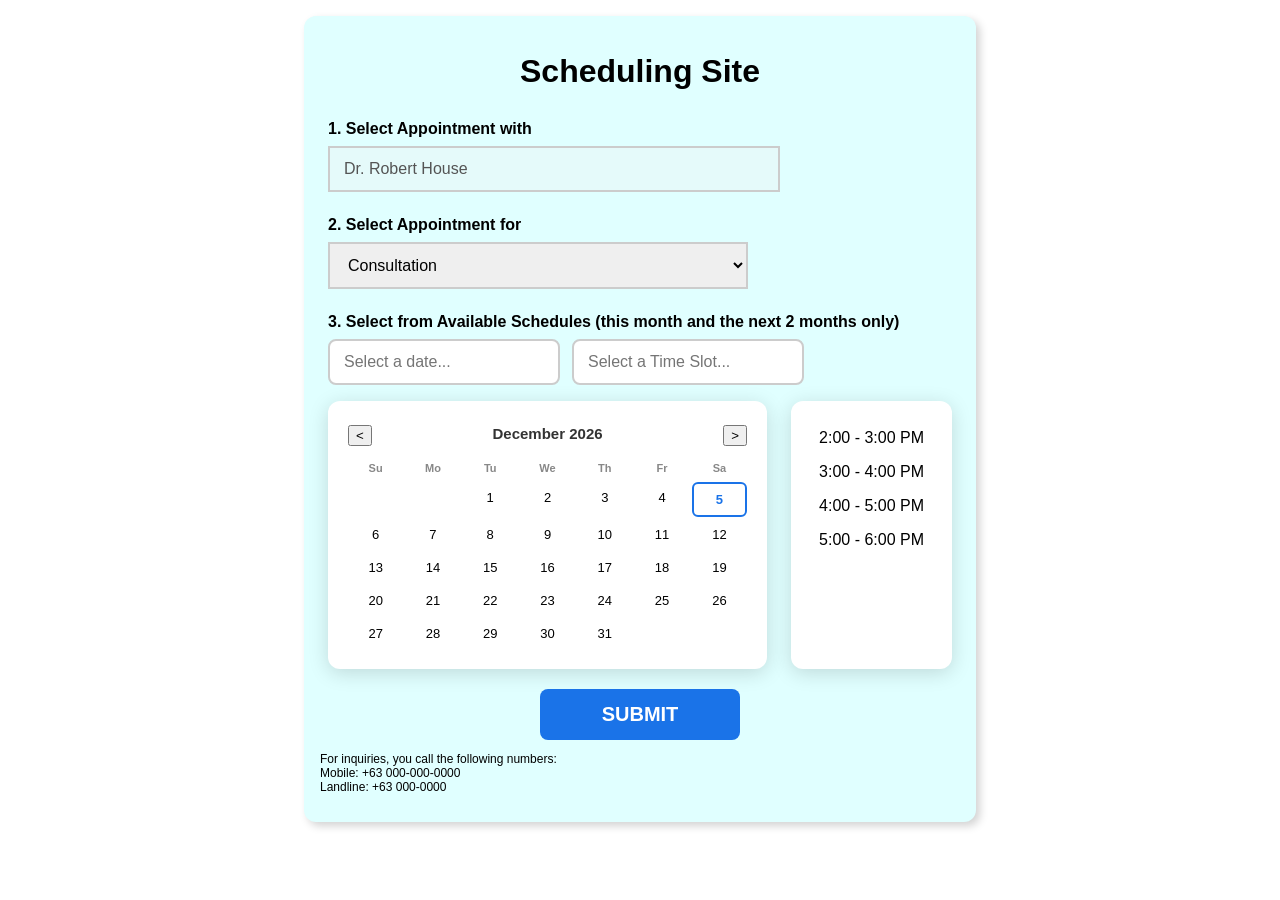
==== index.html @ 833e53ac "initial commit" ====
<!DOCTYPE html>

<html>
    <head>
        <title>Scheduler POC</title>
        <link rel="stylesheet" href="css/styles.css">
    </head>

    <body>
        <div class="container">
            <div class="form">
                <div>
                    <h1>
                        Scheduling Site
                    </h1>
                </div>
                <div>
                    <div class="form-data-field">
                        <div class="instruction">
                            1. Select Appointment with
                        </div>
                        <div class="data-text-input">
                            <input name="appointment-with" type="text" value="Dr. Robert House" disabled/>
                        </div>
                    </div>
                    <div class="form-data-field">
                        <div class="instruction">
                            2. Select Appointment for
                        </div>
                        <div class="data-text-input">
                            <select name="appointment-for" id="appointment-for">
                                <option value="Consultation">Consultation</option>
                                <option value="Followup Checkup">Followup Checkup</option>
                            </select>

                        </div>
                    </div>
                    <div class="form-data-field">
                        <div class="instruction">
                            3. Select from Available Schedules (this month and the next 2 months only)
                        </div>
                        <div>
                            <div class="schedule-picker">
                                <div class="picked-schedule">
                                    <div class="input-wrapper">
                                        <input type="text" class="date-input" id="dateInput" placeholder="Select a date..." readonly>
                                    </div>
                                    <div class="input-wrapper">
                                        <input type="text" class="time-slot-input" id="timeSlotInput" placeholder="Select a Time Slot..." readonly>
                                    </div>
                                </div>
                                <div class="schedule-choices">
                                    <div class="calendar-wrapper active" id="calendarWrapper">
                                        <div class="month-grid" id="monthGrid"></div>
                                    </div>
                                    <div class="time-slot-wrapper" id="timeSlotWrapper">
                                        <div class="time-slot-grid" id="timeSlotGrid"></div>
                                    </div>
                                </div>
                            </div>
                        </div>
                    </div>

                    <div class="form-options">
                        <button class="submit-button">SUBMIT</button>
                    </div>
                </div>
                <div class="contact-info">
                    <p>
                        For inquiries, you call the following numbers: <br>
                        Mobile: +63 000-000-0000 <br>
                        Landline: +63 000-0000
                    </p>
                </div>
            </div>
        </div>
         
        <script src="js/script.js" defer></script>
    </body>
</html>
---- css/styles.css ----
body {
    padding: 0;
    margin: 0;
    background-color: white;
    font-family: Arial, Helvetica, sans-serif;
}

.container {
    width: 100%;
}

.form {
    background-color: lightcyan;
    width: 50%;
    min-width: 600px;
    padding: 16px;
    margin: auto;
    margin-top: 16px;
    border-radius: 12px;
    box-shadow: 4px 4px 8px lightgrey;
}

.form h1 {
    text-align: center
}

.form-data-field {
    padding: 8px;
    margin-bottom: 8px;
}

.form-data-field .instruction {
    font-size: 16px;
    margin-bottom: 8px;
    font-weight: bold;
}

.form-data-field .data-text-input input {
    min-width: 420px;
    padding: 12px 14px;
    font-size: 16px;
    border: 2px solid #ccc;
}

.form-data-field .data-text-input select {
    min-width: 420px;
    padding: 12px 14px;
    font-size: 16px;
    border: 2px solid #ccc;
}

.date-picker-container {
            width: 360px;
        }

/* Input field */
.input-wrapper {
    position: relative;
    margin-bottom: 16px;
}

.date-input {
    padding: 12px 14px;
    font-size: 16px;
    border: 2px solid #ccc;
    border-radius: 8px;
    outline: none;
    transition: border-color 0.2s;
}

.date-input:focus {
    border-color: #4a90d9;
}

/* Scheduler*/
.schedule-choices {
    display:flex;
    gap: 24px;
}

.picked-schedule {
    display: flex;
    gap: 12px;
}

/* Calendar grid */
.calendar-wrapper {
    background: #fff;
    border-radius: 12px;
    box-shadow: 0 4px 20px rgba(0, 0, 0, 0.15);
    padding: 20px;
    flex: 1;
}

.calendar-wrapper.active {
    display: block;
}

.month-block {
    min-width: 0;
}

.month-title {
    font-size: 15px;
    font-weight: 700;
    color: #333;
    text-align: center;
    margin-bottom: 8px;
    padding: 4px 0;
    display: flex;
}

.month-title .month-display {
    flex: 1;
}

.weekdays {
    display: grid;
    grid-template-columns: repeat(7, 1fr);
    gap: 2px;
    margin-bottom: 4px;
}

.weekday {
    font-size: 11px;
    font-weight: 600;
    color: #888;
    text-align: center;
    padding: 4px 0;
}

.days {
    display: grid;
    grid-template-columns: repeat(7, 1fr);
    gap: 2px;
}

.day-cell {
    font-size: 13px;
    text-align: center;
    padding: 8px 4px;
    border-radius: 6px;
    cursor: pointer;
    transition: background-color 0.15s, color 0.15s;
    user-select: none;
}

.day-cell:hover {
    background-color: #e8f0fe;
    color: #1a73e8;
}

.day-cell.today {
    border: 2px solid #1a73e8;
    font-weight: 700;
    color: #1a73e8;
}

.day-cell.selected {
    background-color: #1a73e8;
    color: #fff;
    font-weight: 700;
}

.day-cell.selected:hover {
    background-color: #1558b0;
    color: #fff;
}

.day-cell.empty {
    cursor: default;
}

.day-cell.empty:hover {
    background-color: transparent;
    color: inherit;
}

/* Time Slots*/
.time-slot-wrapper {
    display: flex;
    flex-direction: column;
    gap: 12px;
    background: #fff;
    border-radius: 12px;
    box-shadow: 0 4px 20px rgba(0, 0, 0, 0.15);
    padding: 20px;
}

.time-slot-option {
    background-color: white;
    border-radius: 8px;
    padding: 8px;
}

.time-slot-option.selected {
    background-color: #1a73e8;
    color: white;
    box-shadow: 0 4px 20px rgba(0, 0, 0, 0.15);
}

.time-slot-input {
    padding: 12px 14px;
    font-size: 16px;
    border: 2px solid #ccc;
    border-radius: 8px;
    outline: none;
    transition: border-color 0.2s;
}

.time-slot-input:focus {
    border-color: #4a90d9;
}

/* Submit */

.form-options {
    text-align: center;
    margin: 12px;
}

.submit-button {
    text-decoration: none;
    background-color: #1a73e8;
    color: white;
    padding: 12px 60px;
    font-size: 20px;
    font-weight: bold;
    border: 2px solid transparent;
    border-radius: 8px;
}

/* Info */

.contact-info {
    font-size: 12px;
}
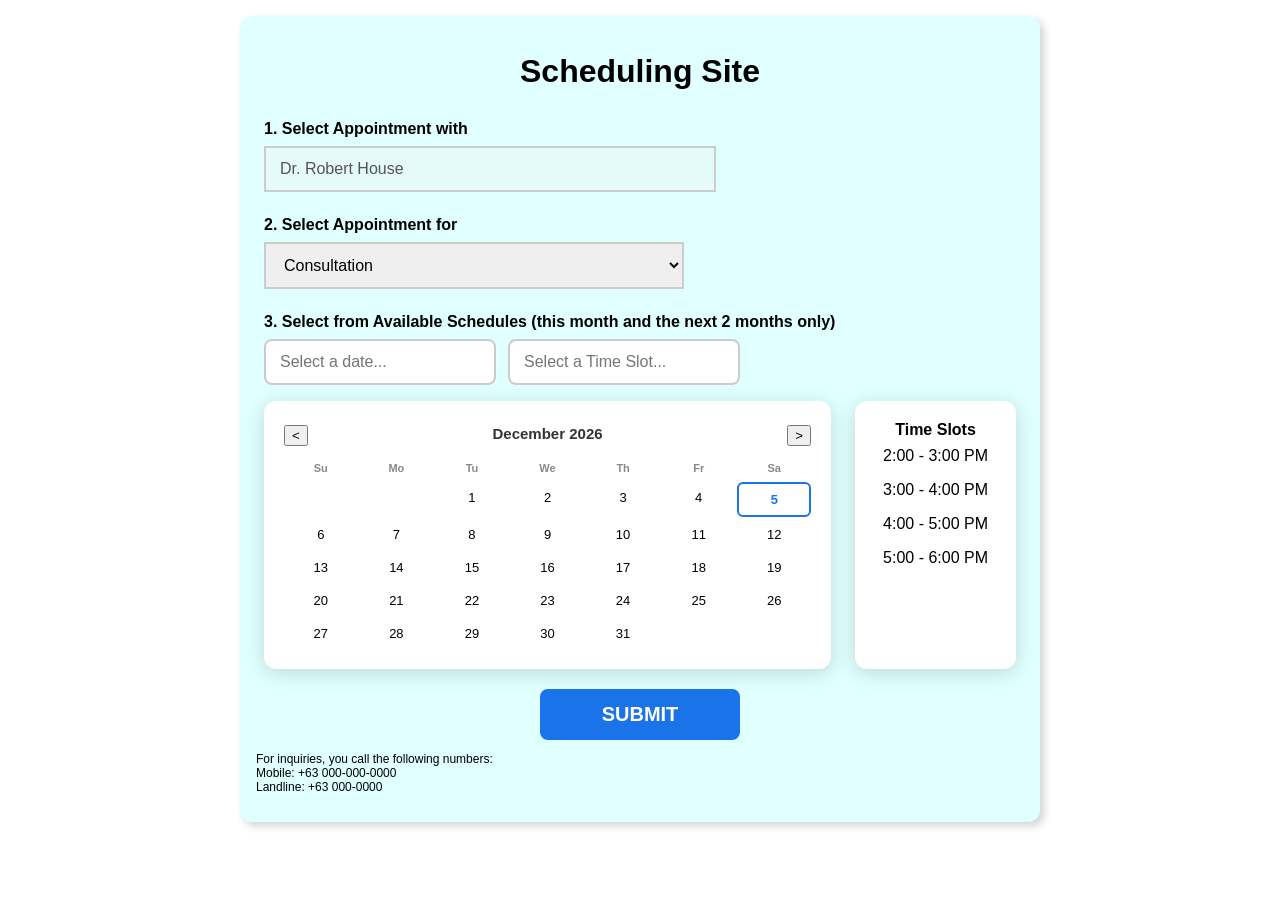
==== commit b55a08e2: "improve ui and responsiveness" ====
--- a/index.html
+++ b/index.html
@@ -4,6 +4,7 @@
     <head>
         <title>Scheduler POC</title>
         <link rel="stylesheet" href="css/styles.css">
+        <link rel="stylesheet" href="css/responsive.css">
     </head>
 
     <body>
--- a/css/styles.css
+++ b/css/styles.css
@@ -187,16 +187,31 @@
     padding: 20px;
 }
 
+.time-slots-heading {
+    font-weight: bold;
+    text-align: center;
+}
+
 .time-slot-option {
     background-color: white;
     border-radius: 8px;
     padding: 8px;
+}
+
+.time-slot-option:hover {
+    background-color: #e8f0fe;
+    color: #1a73e8;
 }
 
 .time-slot-option.selected {
     background-color: #1a73e8;
     color: white;
     box-shadow: 0 4px 20px rgba(0, 0, 0, 0.15);
+}
+
+.time-slot-option.selected:hover {
+    background-color: #1558b0;
+    color: #fff;
 }
 
 .time-slot-input {
--- a/css/responsive.css
+++ b/css/responsive.css
@@ -0,0 +1,34 @@
+/* --- Mobile Screens --- */
+@media screen and (min-width: 576px) {
+  .form {
+    width: 90%;
+  }
+  
+  .schedule-choices {
+    flex-direction: column;
+  }
+}
+
+/* --- Tab Screens --- */
+@media screen and (min-width: 768px) {
+  .form {
+    width: 85%;
+  }
+}
+
+/* --- Desktop Monitors --- */
+@media screen and (min-width: 1024px) {
+  .form {
+    width: 75%;
+  }
+
+  .schedule-choices {
+    flex-direction: row;
+  }
+}
+
+@media screen and (min-width: 1280px) {
+  .form {
+    width: 60%;
+  }
+}
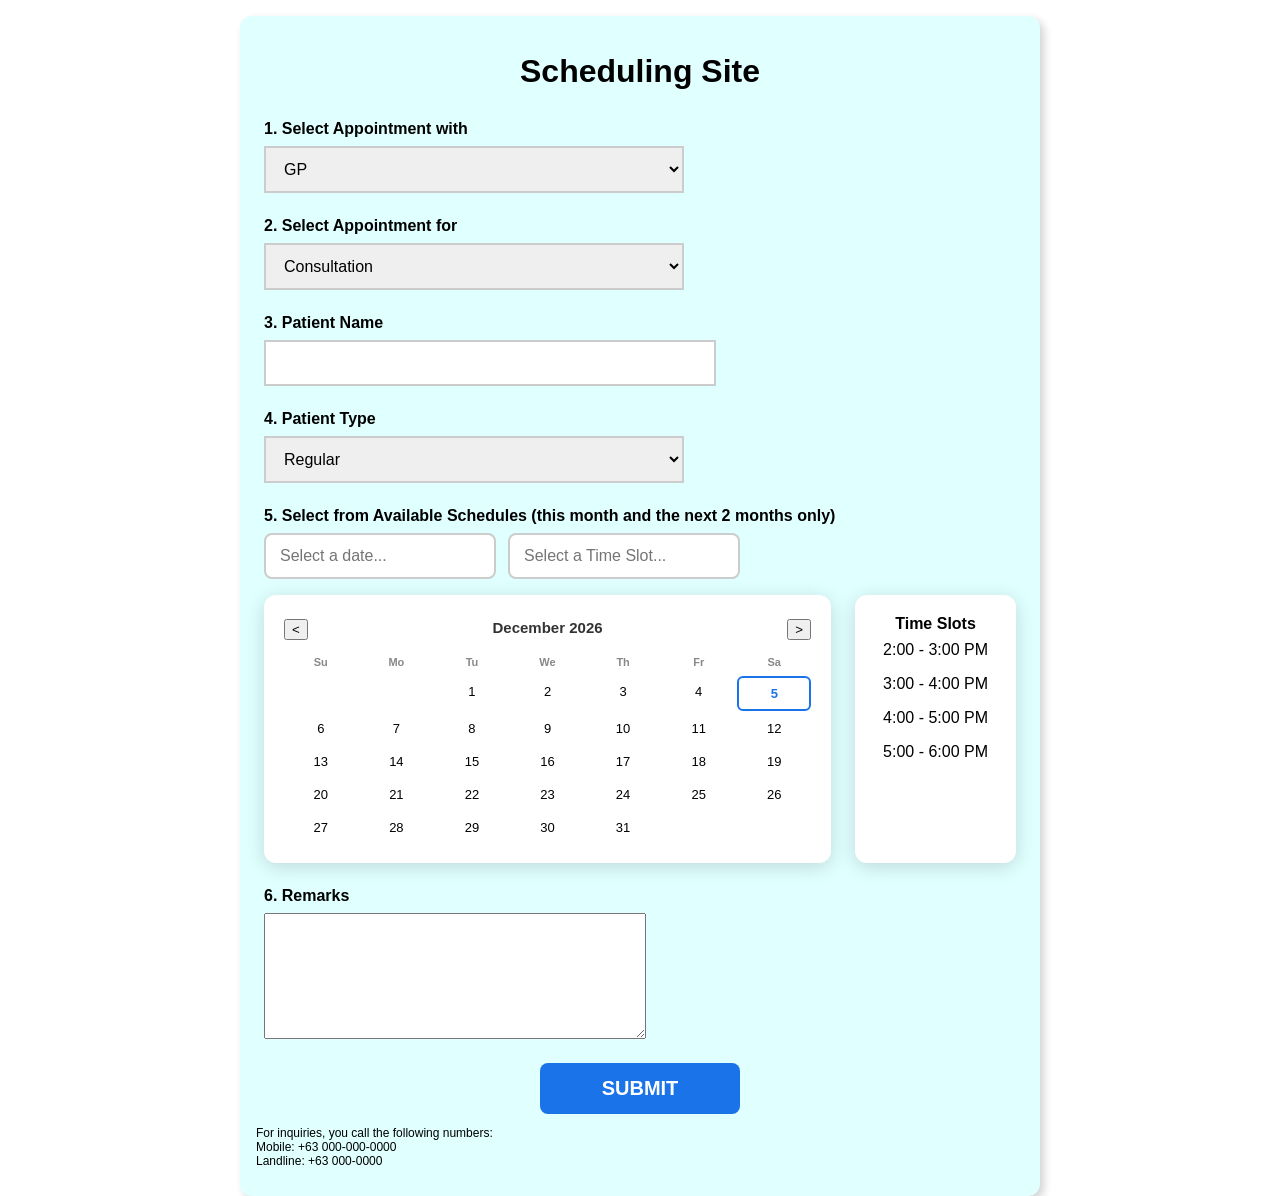
==== commit 85de45b4: "update fields" ====
--- a/index.html
+++ b/index.html
@@ -21,9 +21,14 @@
                             1. Select Appointment with
                         </div>
                         <div class="data-text-input">
-                            <input name="appointment-with" type="text" value="Dr. Robert House" disabled/>
+                            <select name="appointment-with" id="appointment-with">
+                                <option value="GP">GP</option>
+                                <option value="Fam Med">Fam Med</option>
+                                <option value="Pulmo">Pulmo</option>
+                            </select>
                         </div>
                     </div>
+
                     <div class="form-data-field">
                         <div class="instruction">
                             2. Select Appointment for
@@ -32,13 +37,39 @@
                             <select name="appointment-for" id="appointment-for">
                                 <option value="Consultation">Consultation</option>
                                 <option value="Followup Checkup">Followup Checkup</option>
+                                <option value="Followup Checkup">Medical Certificate</option>
                             </select>
 
                         </div>
                     </div>
+                    
                     <div class="form-data-field">
                         <div class="instruction">
-                            3. Select from Available Schedules (this month and the next 2 months only)
+                            3. Patient Name
+                        </div>
+                        <div class="data-text-input">
+                            <div class="data-text-input">
+                                <input name="patient-name" type="text"/>
+                            </div>
+                        </div>
+                    </div>
+                    
+                    <div class="form-data-field">
+                        <div class="instruction">
+                            4. Patient Type
+                        </div>
+                        <div class="data-text-input">
+                            <select name="patient-type" id="patient-type">
+                                <option value="Regular">Regular</option>
+                                <option value="Senior">Senior</option>
+                                <option value="PWD">PWD</option>
+                            </select>
+                        </div>
+                    </div>
+
+                    <div class="form-data-field">
+                        <div class="instruction">
+                            5. Select from Available Schedules (this month and the next 2 months only)
                         </div>
                         <div>
                             <div class="schedule-picker">
@@ -62,6 +93,18 @@
                         </div>
                     </div>
 
+                    
+                    <div class="form-data-field">
+                        <div class="instruction">
+                            6. Remarks
+                        </div>
+                        <div class="data-text-input">
+                            <div class="data-text-input">
+                                <textarea id="remarks-field" name="remarks"></textarea>
+                            </div>
+                        </div>
+                    </div>
+
                     <div class="form-options">
                         <button class="submit-button">SUBMIT</button>
                     </div>
--- a/css/styles.css
+++ b/css/styles.css
@@ -4,6 +4,14 @@
     background-color: white;
     font-family: Arial, Helvetica, sans-serif;
 }
+
+textarea {
+    width: 50%;
+    min-height: 120px;
+    font-size: 16px;
+    font-family: Arial, Helvetica, sans-serif;
+}
+
 
 .container {
     width: 100%;
@@ -249,4 +257,4 @@
 
 .contact-info {
     font-size: 12px;
-}+}
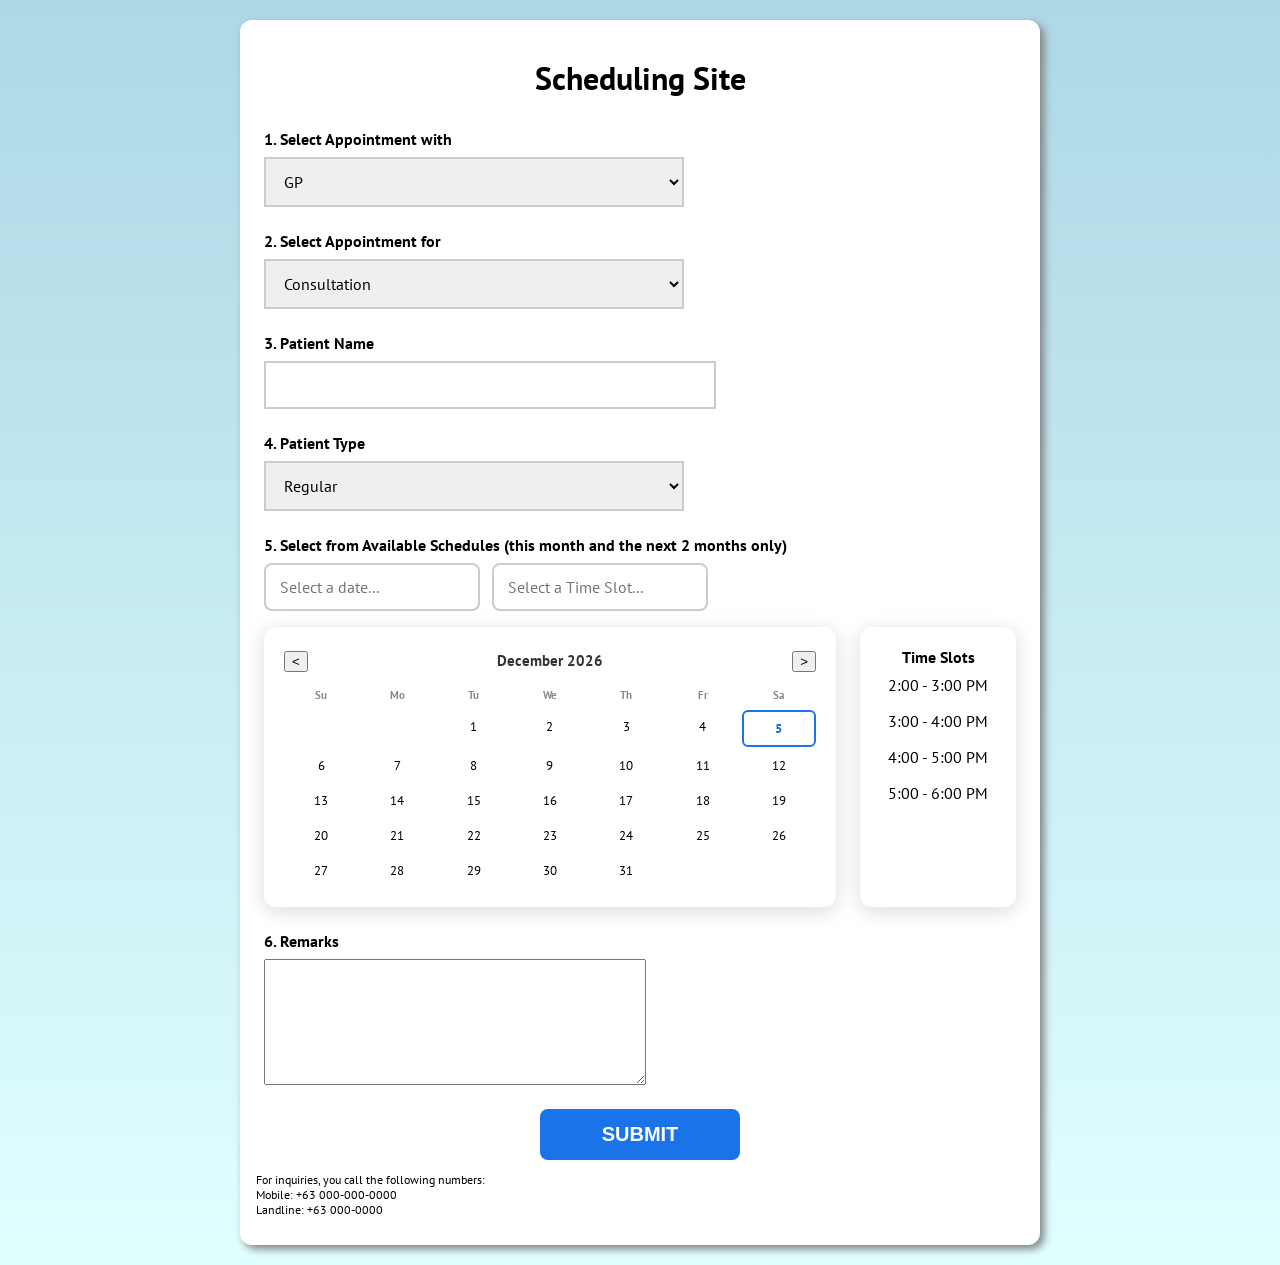
==== commit c6c1b63f: "update styling" ====
--- a/index.html
+++ b/index.html
@@ -5,6 +5,11 @@
         <title>Scheduler POC</title>
         <link rel="stylesheet" href="css/styles.css">
         <link rel="stylesheet" href="css/responsive.css">
+        
+        <link rel="preconnect" href="https://fonts.googleapis.com">
+        <link rel="preconnect" href="https://fonts.gstatic.com" crossorigin>
+        <link href="https://fonts.googleapis.com/css2?family=PT+Sans:ital,wght@0,400;0,700;1,400;1,700&display=swap" rel="stylesheet">
+
     </head>
 
     <body>
--- a/css/styles.css
+++ b/css/styles.css
@@ -1,31 +1,72 @@
+/* google fonts */
+
+.pt-sans-regular {
+  font-family: "PT Sans", sans-serif;
+  font-weight: 400;
+  font-style: normal;
+}
+
+.pt-sans-bold {
+  font-family: "PT Sans", sans-serif;
+  font-weight: 700;
+  font-style: normal;
+}
+
+.pt-sans-regular-italic {
+  font-family: "PT Sans", sans-serif;
+  font-weight: 400;
+  font-style: italic;
+}
+
+.pt-sans-bold-italic {
+  font-family: "PT Sans", sans-serif;
+  font-weight: 700;
+  font-style: italic;
+}
+
+
+/* general */
+
 body {
     padding: 0;
     margin: 0;
-    background-color: white;
-    font-family: Arial, Helvetica, sans-serif;
+    background-image: linear-gradient(to bottom, lightblue, lightcyan);
+    font-family: "PT Sans", sans-serif;
+    font-style: normal;
+}
+
+select {
+    font-family: "PT Sans", sans-serif;
+    font-style: normal;
+}
+
+input {
+    font-family: "PT Sans", sans-serif;
+    font-style: normal;
 }
 
 textarea {
     width: 50%;
     min-height: 120px;
     font-size: 16px;
-    font-family: Arial, Helvetica, sans-serif;
-}
-
+    font-family: "PT Sans", sans-serif;
+    font-style: normal;
+}
+
+/* classes */
 
 .container {
     width: 100%;
 }
 
 .form {
-    background-color: lightcyan;
+    background-color: white;
     width: 50%;
     min-width: 600px;
     padding: 16px;
-    margin: auto;
-    margin-top: 16px;
+    margin: 20px auto;
     border-radius: 12px;
-    box-shadow: 4px 4px 8px lightgrey;
+    box-shadow: 4px 4px 8px grey;
 }
 
 .form h1 {
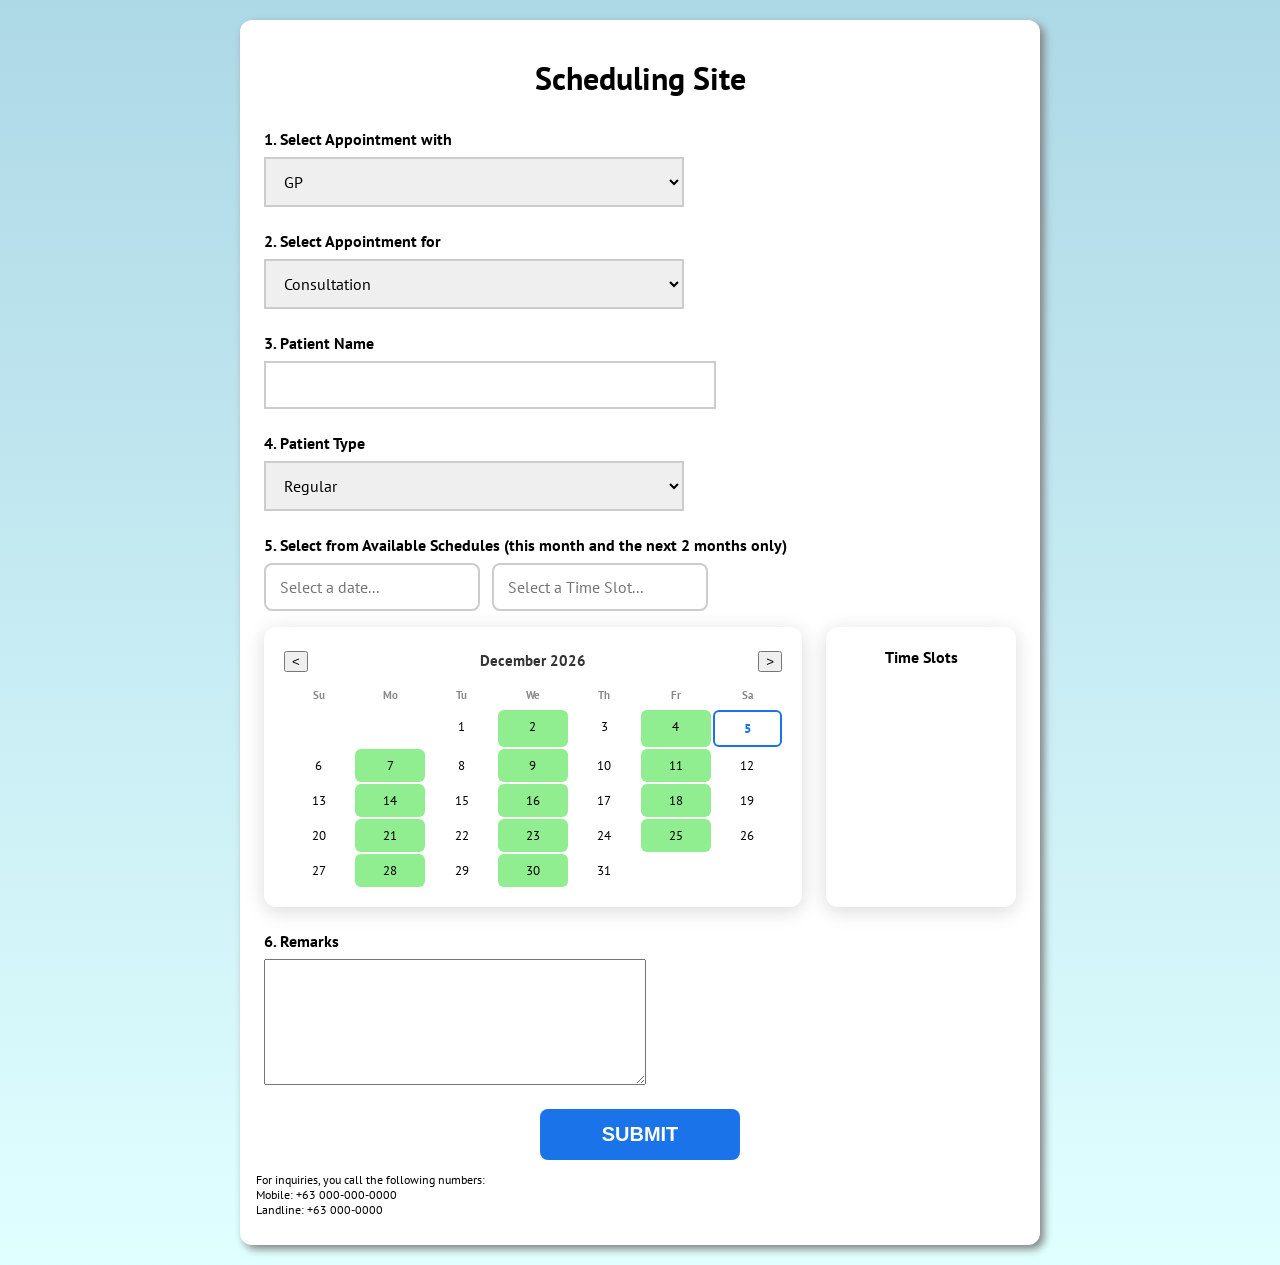
==== commit 723b90aa: "add mock available sched system" ====
--- a/index.html
+++ b/index.html
@@ -5,7 +5,7 @@
         <title>Scheduler POC</title>
         <link rel="stylesheet" href="css/styles.css">
         <link rel="stylesheet" href="css/responsive.css">
-        
+
         <link rel="preconnect" href="https://fonts.googleapis.com">
         <link rel="preconnect" href="https://fonts.gstatic.com" crossorigin>
         <link href="https://fonts.googleapis.com/css2?family=PT+Sans:ital,wght@0,400;0,700;1,400;1,700&display=swap" rel="stylesheet">
@@ -91,6 +91,7 @@
                                         <div class="month-grid" id="monthGrid"></div>
                                     </div>
                                     <div class="time-slot-wrapper" id="timeSlotWrapper">
+                                        <div class="time-slots-heading">Time Slots</div>
                                         <div class="time-slot-grid" id="timeSlotGrid"></div>
                                     </div>
                                 </div>
--- a/css/styles.css
+++ b/css/styles.css
@@ -197,6 +197,10 @@
 .day-cell:hover {
     background-color: #e8f0fe;
     color: #1a73e8;
+}
+
+.day-cell.has-available-sched {
+    background-color: lightgreen;
 }
 
 .day-cell.today {
@@ -234,6 +238,7 @@
     border-radius: 12px;
     box-shadow: 0 4px 20px rgba(0, 0, 0, 0.15);
     padding: 20px;
+    min-width: 150px;
 }
 
 .time-slots-heading {
@@ -245,6 +250,7 @@
     background-color: white;
     border-radius: 8px;
     padding: 8px;
+    text-align: center;
 }
 
 .time-slot-option:hover {
